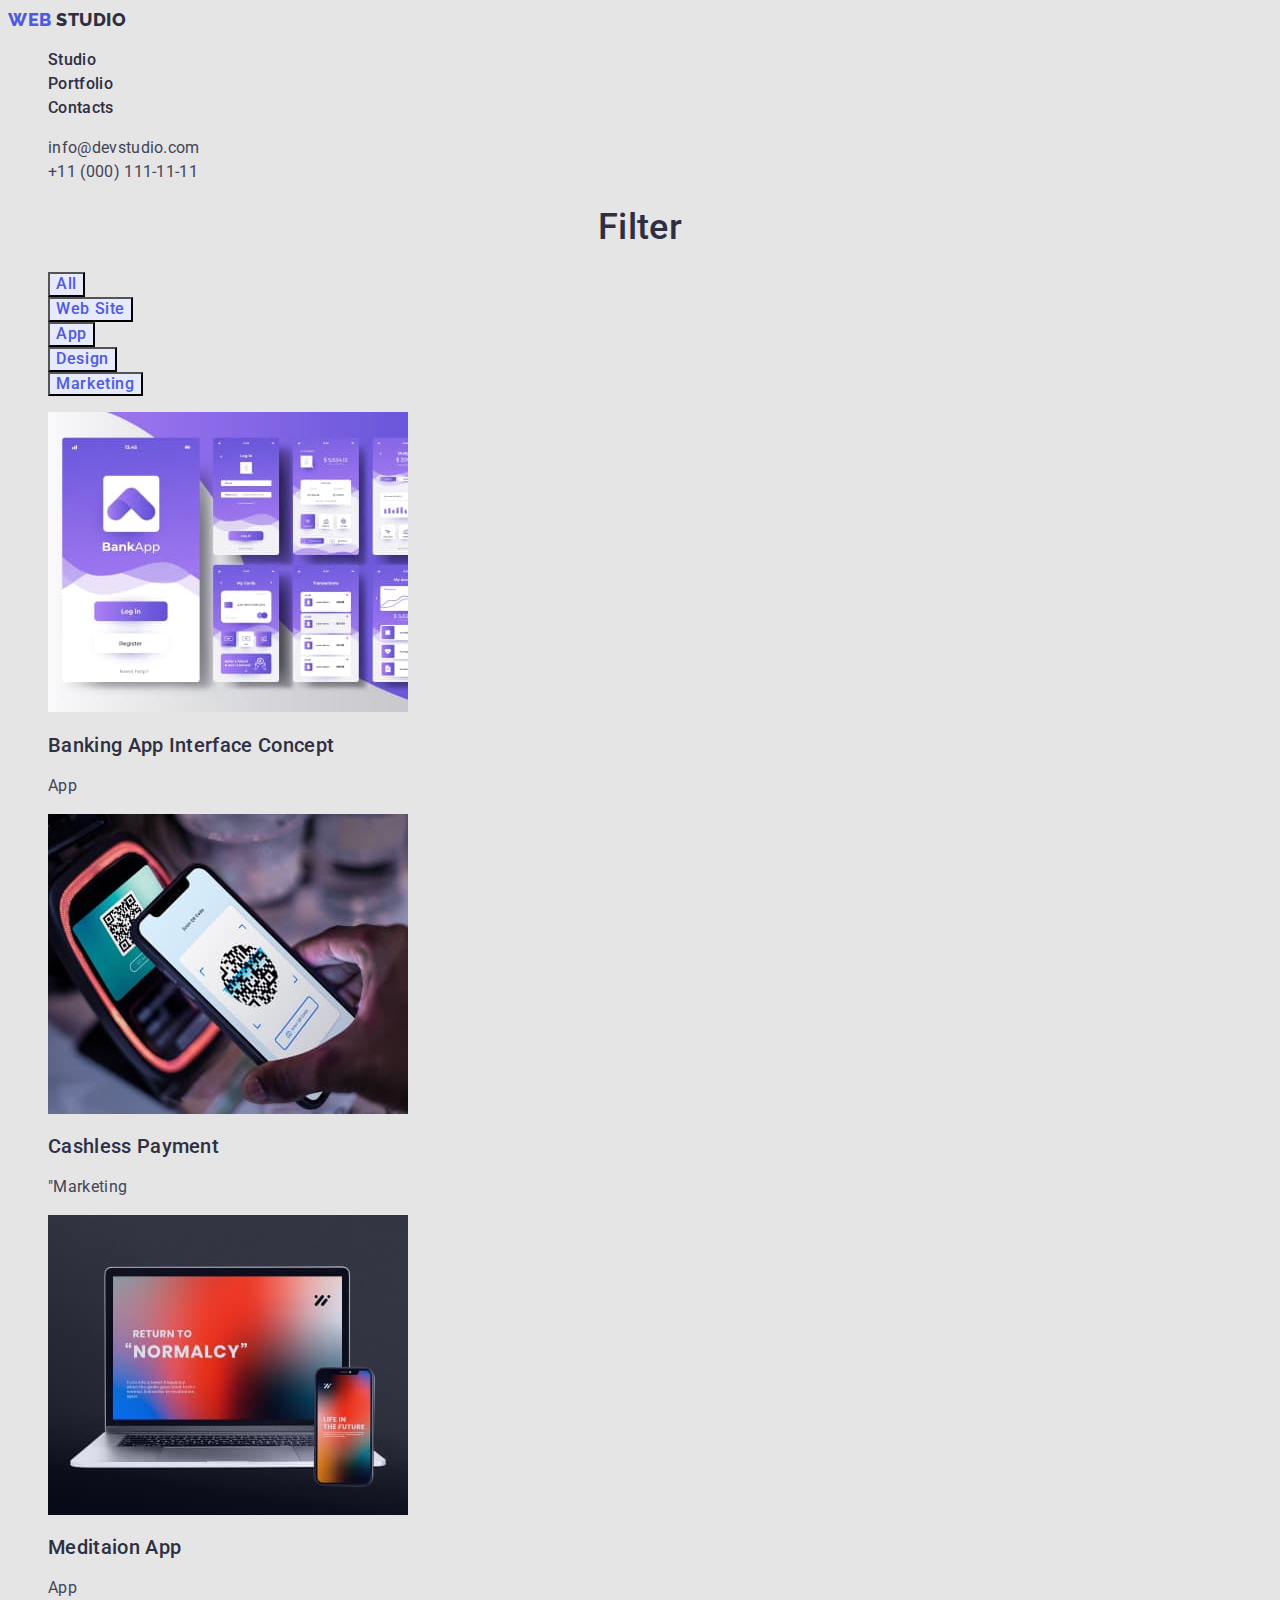
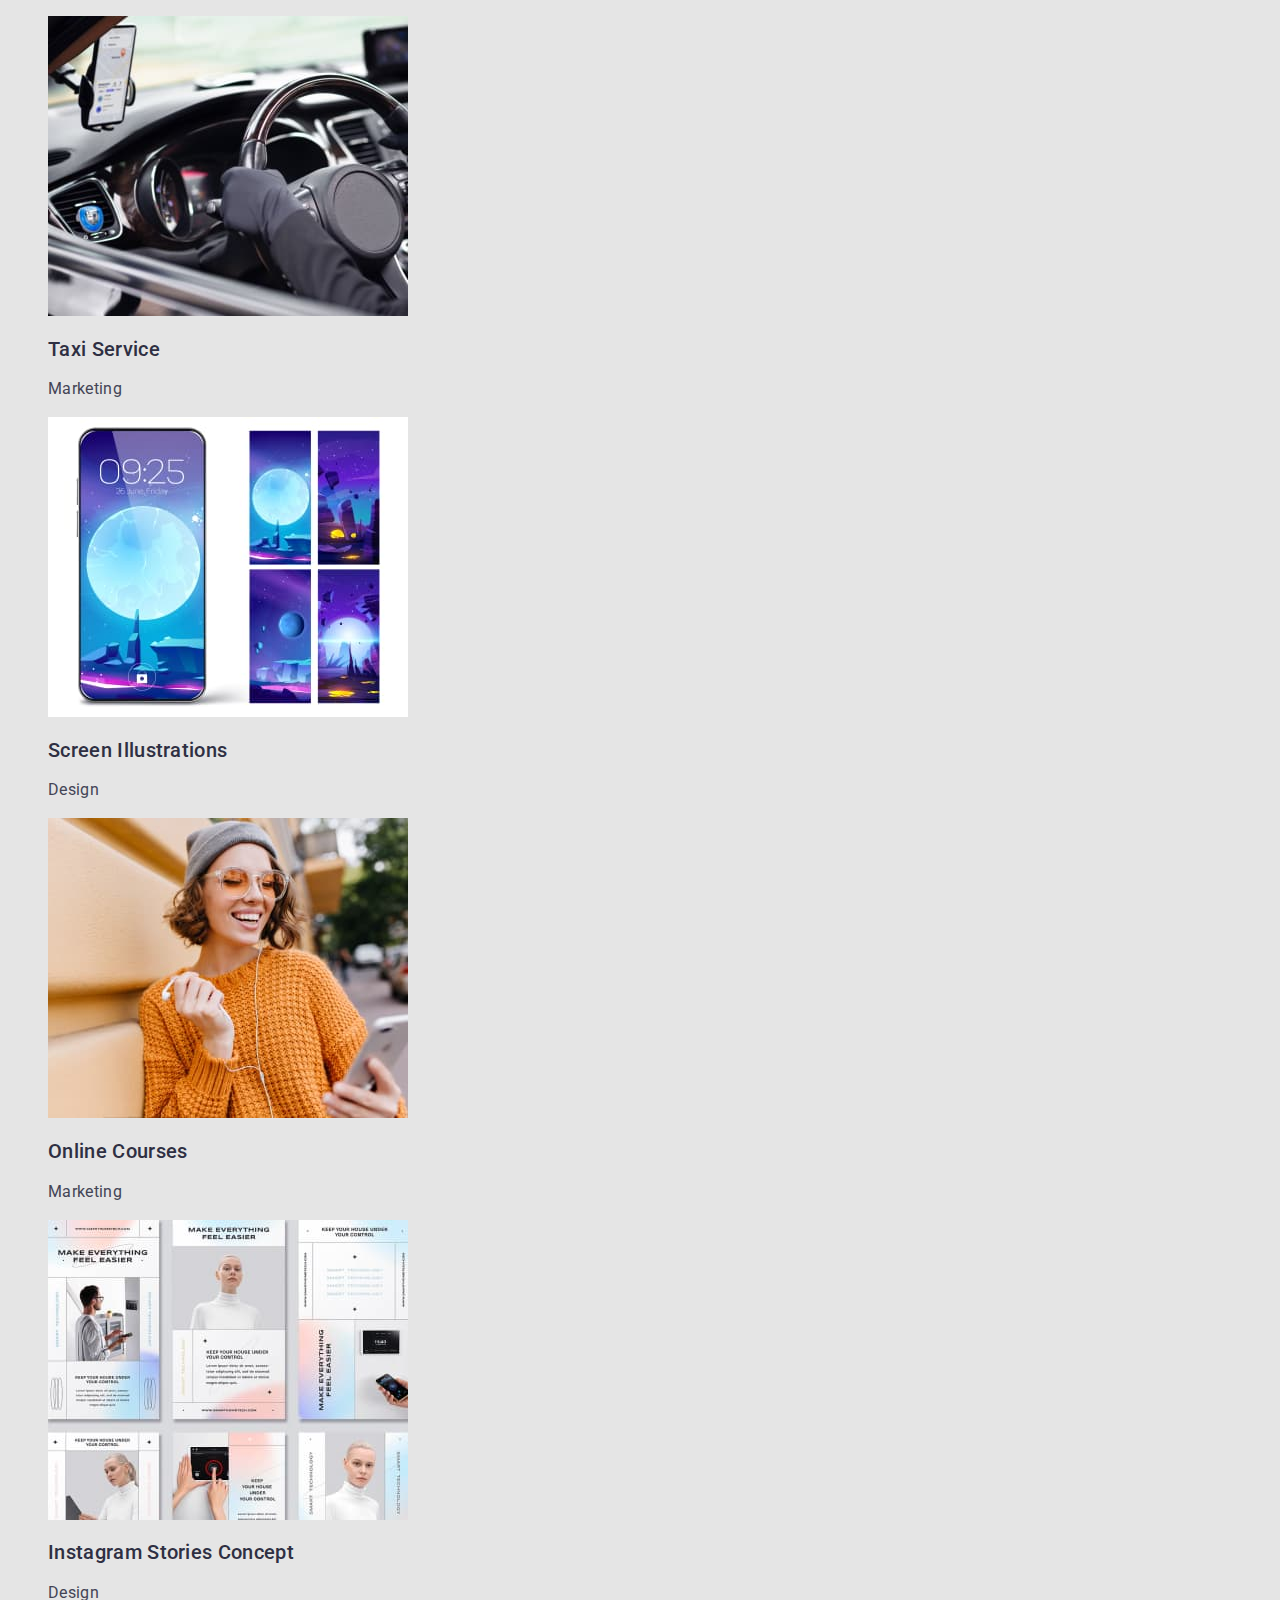
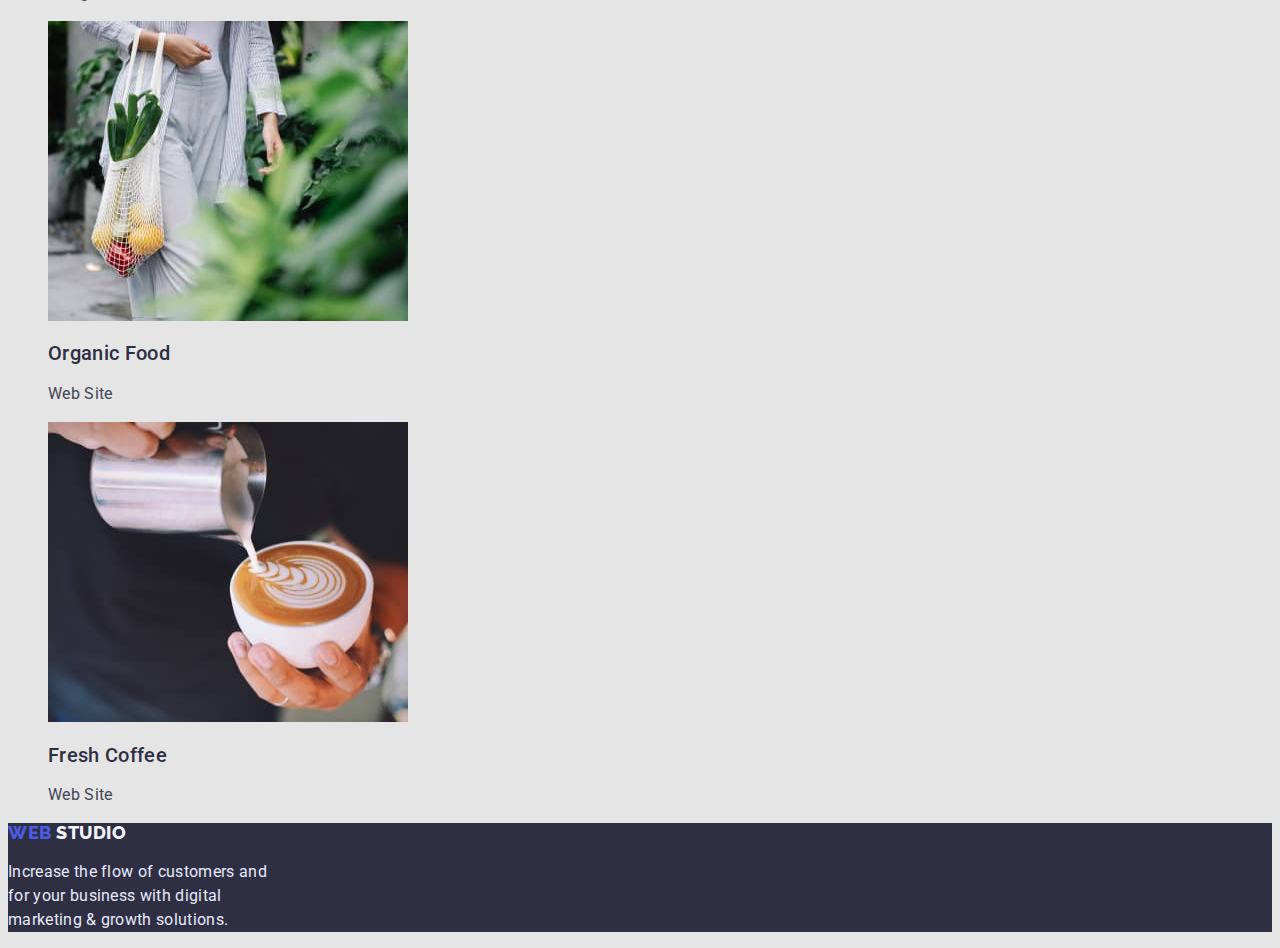
==== portfolio.html @ 0c698e40 "правки" ====
<!DOCTYPE html>
<html lang="en">
  <head>
    <meta charset="UTF-8" />
    <meta http-equiv="X-UA-Compatible" content="IE=edge" />
    <meta name="viewport" content="width=device-width, initial-scale=1.0" />
    <title>Portfolio</title>
    <link rel="preconnect" href="https://fonts.googleapis.com" />
    <link rel="preconnect" href="https://fonts.gstatic.com" crossorigin />
    <link
      href="https://fonts.googleapis.com/css2?family=Raleway:wght@800&family=Roboto:wght@400;500;700;900&display=swap"
      rel="stylesheet"
    />
    <link rel="stylesheet" href="./css/styles.css" />
  </head>
  <body>
    <header>
      <a href="/" class="web-header"
        >WEB<span class="studio-header"> STUDIO</span></a
      >
      <nav>
        <ul class="menu-links">
          <li class="list"><a href="./index.html" class="link">Studio</a></li>
          <li class="list">
            <a href="./portfolio.html" class="link">Portfolio</a>
          </li>
          <li class="list"><a href="" class="link">Contacts</a></li>
        </ul>
      </nav>
      <ul class="address-link">
        <li class="list">
          <a href="mailto:info@devstudio.com" class="link"
            >info@devstudio.com</a
          >
        </li>
        <li class="list">
          <a href="tel:+110001111111" class="link">+11 (000) 111-11-11</a>
        </li>
      </ul>
    </header>
    <main>
      <section>
        <h1 class="section-title">filter</h1>
        <ul class="list">
          <li><button type="button" class="button">All</button></li>
          <li><button type="button" class="button">Web Site</button></li>
          <li><button type="button" class="button">App</button></li>
          <li><button type="button" class="button">Design</button></li>
          <li><button type="button" class="button">Marketing</button></li>
        </ul>
        <ul class="list">
          <li>
            <a href="" class="link">
              <img
                src="./images/banking-app.jpg"
                alt="Banking App Interface Concept"
                width="360"
              />
              <h2 class="subtitle">Banking App Interface Concept</h2>
              <p class="section-text">App</p>
            </a>
          </li>
          <li>
            <a href="" class="link">
              <img
                src="./images/cashless-payment.jpg"
                alt="Cashless Payment"
                width="360"
              />
              <h2 class="subtitle">Cashless Payment</h2>
              <p class="section-text">"Marketing</p>
            </a>
          </li>
          <li>
            <a href="" class="link">
              <img
                src="./images/meditaion-app.jpg"
                alt="Meditaion App"
                width="360"
              />
              <h2 class="subtitle">Meditaion App</h2>
              <p class="section-text">App</p>
            </a>
          </li>
          <li>
            <a href="" class="link">
              <img
                src="./images/taxi-service.jpg"
                alt="Taxi Service"
                width="360"
              />
              <h2 class="subtitle">Taxi Service</h2>
              <p class="section-text">Marketing</p>
            </a>
          </li>
          <li>
            <a href="" class="link">
              <img
                src="./images/screen-illustrations.jpg"
                alt="Screen Illustrations"
                width="360"
              />
              <h2 class="subtitle">Screen Illustrations</h2>
              <p class="section-text">Design</p>
            </a>
          </li>
          <li>
            <a href="" class="link">
              <img
                src="./images/online-courses.jpg"
                alt="Online Courses"
                width="360"
              />
              <h2 class="subtitle">Online Courses</h2>
              <p class="section-text">Marketing</p>
            </a>
          </li>
          <li>
            <a href="" class="link">
              <img
                src="./images/instagram-stories.jpg"
                alt="Instagram Stories Concept"
                width="360"
              />
              <h2 class="subtitle">Instagram Stories Concept</h2>
              <p class="section-text">Design</p>
            </a>
          </li>
          <li>
            <a href="" class="link">
              <img
                src="./images/organic-food.jpg"
                alt="Organic Food"
                width="360"
              />
              <h2 class="subtitle">Organic Food</h2>
              <p class="section-text">Web Site</p>
            </a>
          </li>
          <li>
            <a href="" class="link">
              <img
                src="./images/fresh-coffee.jpg"
                alt="Fresh Coffee"
                width="360"
              />
              <h2 class="subtitle">Fresh Coffee</h2>
              <p class="section-text">Web Site</p>
            </a>
          </li>
        </ul>
      </section>
    </main>
    <footer class="footer">
      <a href="/" class="web-footer"
        >WEB<span class="studio-footer"> STUDIO</span></a
      >
      <p class="text-footer">
        Increase the flow of customers and <br />
        for your business with digital <br />
        marketing & growth solutions.
      </p>
    </footer>
  </body>
</html>
---- css/styles.css ----
:root {
    --primary-brand-color: #4D5AE5;
    --dark-color: #2E2F42;
    --success-color: #31D0AA;
    --text-color: #434455;
    --subtle-text-color: #8E8F99;
    --accent-color: #E7E9FC;
    --light-color: #F4F4FD;
}
body {
 background-color: #E5E5E5;
 color: var(--text-color);
 font-family: Roboto, sans-serif;
 letter-spacing: 0.02em;
}
.web-header {
    color: var(--primary-brand-color);
    font-family: Raleway, sans-serif;
    font-weight: 800;
    font-size: 18px;
    line-height: 1.33;
    align-items: center;
    letter-spacing: 0.03em;
    text-transform: uppercase;
    text-decoration: none;
} 
.studio-header {
    color: var(--dark-color);
    font-family: Raleway , sans-serif;
    font-weight: 800;
    font-size: 18px;
    line-height: 1.33;
}
.menu-links .link{
    color: var(--dark-color);
    font-weight: 500;
    font-size: 16px;
    line-height: 1.5; 
}
.menu-links .link:hover, 
.menu-links .link:focus { 
    color: var(--text-color)
}
.menu-links .link:active {
    color: var(--primary-brand-color);
}
.address-link .link {
    color: var(--text-color);
    font-weight: 400;
    font-size: 16px;
    line-height: 1.5;
}
.address-link .link:hover {
    color: var(--primary-brand-color);
}
.hero {
    background-color: var(--dark-color);
}
.hero-title {
    color: #FFFFFF;
    font-weight: 500;
    font-size: 56px;
    line-height: 1.07;
    text-align: center;
}
.button-hero {
    background-color: var(--primary-brand-color);
    color: #FFFFFF;
    font-family: inherit;
    font-weight: 500;
    font-size: 16px;
    line-height: 1.18;
    align-items: center;
    letter-spacing: 0.04em;
    cursor: pointer;
}
.button-hero:hover , .button-hero:focus {
    background-color: var(--primary-brand-color);
    color: #FFFFFF;
}
.button-hero:active {
    background-color: #404BBF;
}
.button {
background-color: var(--accent-color);
color: var(--primary-brand-color);
font-family: inherit;
font-weight: 500;
font-size: 16px;
line-height: 1.18;
align-items: center;
letter-spacing: 0.04em;
cursor: pointer;
}
.button:hover , .button:focus {
background-color: var(--primary-brand-color);
color: #FFFFFF;
font-family: inherit;
font-weight: 500;
font-size: 16px;
line-height: 1.18;
align-items: center;
letter-spacing: 0.04em;
}
.list {
    list-style: none;
}
.link {
    text-decoration: none;
}
.section-title {
    color: var(--dark-color);
    font-weight: 500;
    font-size: 36px;
    line-height: 1.11;
    text-align: center;
    text-transform: capitalize;
}
.subtitle {
    color: var(--dark-color);
    font-weight: 500;
    font-size: 20px;
    line-height: 1.2;
}
.section-text {
    color: var(--text-color);
    font-weight: 400;
    font-size: 16px;
    line-height: 1.5;
    text-decoration: none;
}
.footer {
    background-color: var(--dark-color);
}
.web-footer {
    color: var(--primary-brand-color);
    font-family: 'Raleway';
    font-weight: 800;
    font-size: 18px;
    line-height: 1.16;
    align-items: center;
    letter-spacing: 0.03em;
    text-transform: uppercase;
    text-decoration: none;
}
.studio-footer {
    color: var(--light-color);
    font-family: 'Raleway';
    font-weight: 800;
    font-size: 18px;
    line-height: 1.16;
    align-items: center;
    letter-spacing: 0.03em;
    text-transform: uppercase;

}
.text-footer {
    color: #E7E9FC;
    font-family: 'Roboto';
    font-weight: 400;
    font-size: 16px;
    line-height: 1.5;
    letter-spacing: 0.02em;
}
.link {
    list-style: none;
}
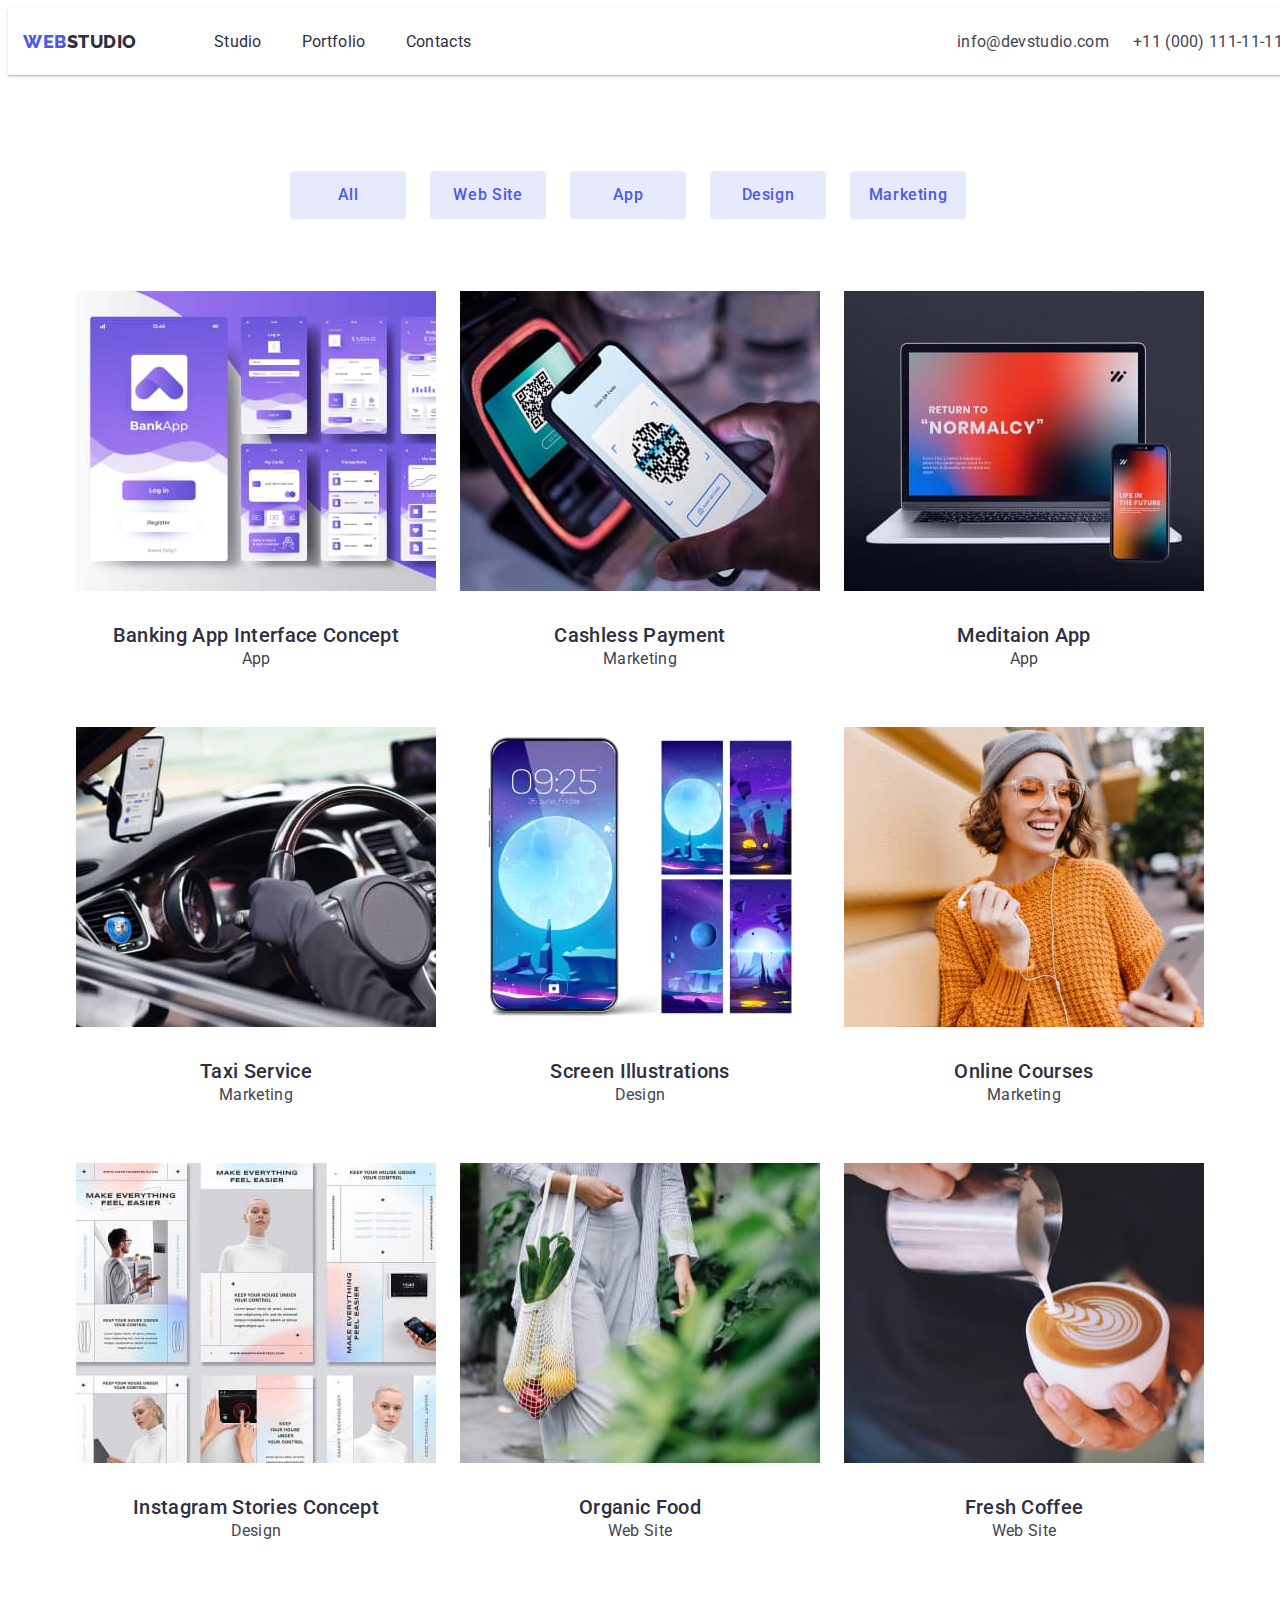
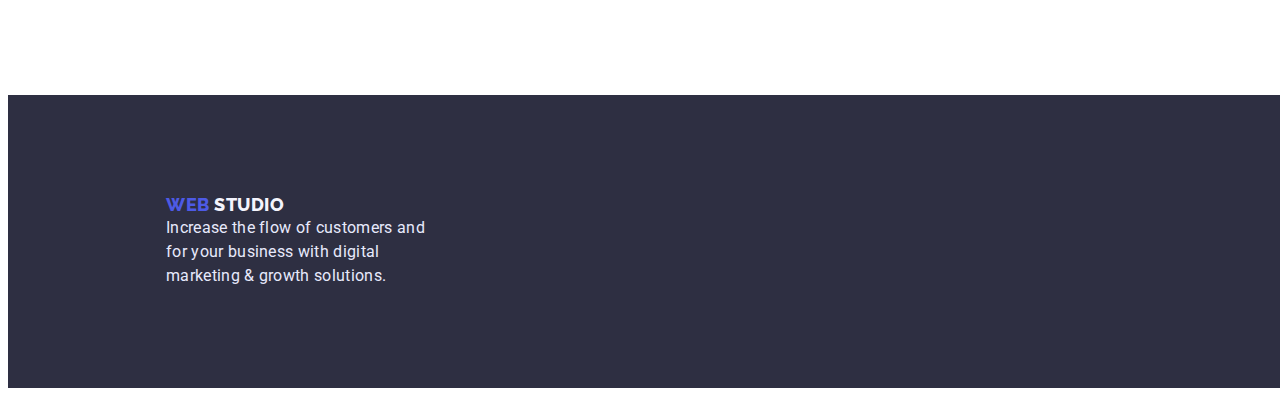
==== commit f3c39926: "правки 2" ====
--- a/portfolio.html
+++ b/portfolio.html
@@ -11,20 +11,30 @@
       href="https://fonts.googleapis.com/css2?family=Raleway:wght@800&family=Roboto:wght@400;500;700;900&display=swap"
       rel="stylesheet"
     />
+    <link
+      rel="stylesheet"
+      href="https://cdnjs.cloudflare.com/ajax/libs/modern-normalize/1.1.0/modern-normalize.min.css"
+      integrity="sha512-wpPYUAdjBVSE4KJnH1VR1HeZfpl1ub8YT/NKx4PuQ5NmX2tKuGu6U/JRp5y+Y8XG2tV+wKQpNHVUX03MfMFn9Q=="
+      crossorigin="anonymous"
+      referrerpolicy="no-referrer"
+    />
     <link rel="stylesheet" href="./css/styles.css" />
   </head>
   <body>
     <header>
+    <div class="container main-nav">
       <a href="/" class="web-header"
-        >WEB<span class="studio-header"> STUDIO</span></a
+        >WEB<span class="studio-header">STUDIO</span></a
       >
       <nav>
         <ul class="menu-links">
-          <li class="list"><a href="./index.html" class="link">Studio</a></li>
-          <li class="list">
+          <li class="list-nav">
+            <a href="./index.html" class="link">Studio</a>
+          </li>
+          <li class="list-nav">
             <a href="./portfolio.html" class="link">Portfolio</a>
           </li>
-          <li class="list"><a href="" class="link">Contacts</a></li>
+          <li class="list-nav"><a href="" class="link">Contacts</a></li>
         </ul>
       </nav>
       <ul class="address-link">
@@ -37,121 +47,152 @@
           <a href="tel:+110001111111" class="link">+11 (000) 111-11-11</a>
         </li>
       </ul>
+    </div>
     </header>
     <main>
       <section>
-        <h1 class="section-title">filter</h1>
-        <ul class="list">
-          <li><button type="button" class="button">All</button></li>
-          <li><button type="button" class="button">Web Site</button></li>
-          <li><button type="button" class="button">App</button></li>
-          <li><button type="button" class="button">Design</button></li>
-          <li><button type="button" class="button">Marketing</button></li>
-        </ul>
-        <ul class="list">
-          <li>
-            <a href="" class="link">
-              <img
-                src="./images/banking-app.jpg"
-                alt="Banking App Interface Concept"
-                width="360"
-              />
-              <h2 class="subtitle">Banking App Interface Concept</h2>
-              <p class="section-text">App</p>
-            </a>
-          </li>
-          <li>
-            <a href="" class="link">
-              <img
-                src="./images/cashless-payment.jpg"
-                alt="Cashless Payment"
-                width="360"
-              />
-              <h2 class="subtitle">Cashless Payment</h2>
-              <p class="section-text">"Marketing</p>
-            </a>
-          </li>
-          <li>
-            <a href="" class="link">
-              <img
-                src="./images/meditaion-app.jpg"
-                alt="Meditaion App"
-                width="360"
-              />
-              <h2 class="subtitle">Meditaion App</h2>
-              <p class="section-text">App</p>
-            </a>
-          </li>
-          <li>
-            <a href="" class="link">
-              <img
-                src="./images/taxi-service.jpg"
-                alt="Taxi Service"
-                width="360"
-              />
-              <h2 class="subtitle">Taxi Service</h2>
-              <p class="section-text">Marketing</p>
-            </a>
-          </li>
-          <li>
-            <a href="" class="link">
-              <img
-                src="./images/screen-illustrations.jpg"
-                alt="Screen Illustrations"
-                width="360"
-              />
-              <h2 class="subtitle">Screen Illustrations</h2>
-              <p class="section-text">Design</p>
-            </a>
-          </li>
-          <li>
-            <a href="" class="link">
-              <img
-                src="./images/online-courses.jpg"
-                alt="Online Courses"
-                width="360"
-              />
-              <h2 class="subtitle">Online Courses</h2>
-              <p class="section-text">Marketing</p>
-            </a>
-          </li>
-          <li>
-            <a href="" class="link">
-              <img
-                src="./images/instagram-stories.jpg"
-                alt="Instagram Stories Concept"
-                width="360"
-              />
-              <h2 class="subtitle">Instagram Stories Concept</h2>
-              <p class="section-text">Design</p>
-            </a>
-          </li>
-          <li>
-            <a href="" class="link">
-              <img
-                src="./images/organic-food.jpg"
-                alt="Organic Food"
-                width="360"
-              />
-              <h2 class="subtitle">Organic Food</h2>
-              <p class="section-text">Web Site</p>
-            </a>
-          </li>
-          <li>
-            <a href="" class="link">
-              <img
-                src="./images/fresh-coffee.jpg"
-                alt="Fresh Coffee"
-                width="360"
-              />
-              <h2 class="subtitle">Fresh Coffee</h2>
-              <p class="section-text">Web Site</p>
-            </a>
-          </li>
-        </ul>
+        <div class="container">
+          <h1 class="visually-hidden">filter</h1>
+          <ul class="flex-list">
+            <li><button type="button" class="button">All</button></li>
+            <li><button type="button" class="button">Web Site</button></li>
+            <li><button type="button" class="button">App</button></li>
+            <li><button type="button" class="button">Design</button></li>
+            <li><button type="button" class="button">Marketing</button></li>
+          </ul>
+          <ul class="list-filter">
+            <li>
+              <a href="" class="link">
+                <img
+                  class="img"
+                  src="./images/banking-app.jpg"
+                  alt="Banking App Interface Concept"
+                  width="360"
+                />
+                <div class="works">
+                  <h2 class="subtitle">Banking App Interface Concept</h2>
+                  <p class="section-text">App</p>
+                </div>
+              </a>
+            </li>
+            <li>
+              <a href="" class="link">
+                <img
+                  class="img"
+                  src="./images/cashless-payment.jpg"
+                  alt="Cashless Payment"
+                  width="360"
+                />
+                <div class="works">
+                  <h2 class="subtitle">Cashless Payment</h2>
+                  <p class="section-text">Marketing</p>
+                </div>
+              </a>
+            </li>
+            <li>
+              <a href="" class="link">
+                <img
+                  class="img"
+                  src="./images/meditaion-app.jpg"
+                  alt="Meditaion App"
+                  width="360"
+                />
+                <div class="works">
+                  <h2 class="subtitle">Meditaion App</h2>
+                  <p class="section-text">App</p>
+                </div>
+              </a>
+            </li>
+            <li>
+              <a href="" class="link">
+                <img
+                  class="img"
+                  src="./images/taxi-service.jpg"
+                  alt="Taxi Service"
+                  width="360"
+                />
+                <div class="works">
+                  <h2 class="subtitle">Taxi Service</h2>
+                  <p class="section-text">Marketing</p>
+                </div>
+              </a>
+            </li>
+            <li>
+              <a href="" class="link">
+                <img
+                  class="img"
+                  src="./images/screen-illustrations.jpg"
+                  alt="Screen Illustrations"
+                  width="360"
+                />
+                <div class="works">
+                  <h2 class="subtitle">Screen Illustrations</h2>
+                  <p class="section-text">Design</p>
+                </div>
+              </a>
+            </li>
+            <li>
+              <a href="" class="link">
+                <img
+                  class="img"
+                  src="./images/online-courses.jpg"
+                  alt="Online Courses"
+                  width="360"
+                />
+                <div class="works">
+                  <h2 class="subtitle">Online Courses</h2>
+                  <p class="section-text">Marketing</p>
+                </div>
+              </a>
+            </li>
+            <li>
+              <a href="" class="link">
+                <img
+                  class="img"
+                  src="./images/instagram-stories.jpg"
+                  alt="Instagram Stories Concept"
+                  width="360"
+                />
+                <div class="works">
+                  <h2 class="subtitle">Instagram Stories Concept</h2>
+                  <p class="section-text">Design</p>
+                </div>
+              </a>
+            </li>
+            <li>
+              <a href="" class="link">
+                <img
+                  class="img"
+                  src="./images/organic-food.jpg"
+                  alt="Organic Food"
+                  width="360"
+                />
+                <div class="works">
+                  <h2 class="subtitle">Organic Food</h2>
+                  <p class="section-text">Web Site</p>
+                </div>
+              </a>
+            </li>
+            <li>
+              <a href="" class="link">
+                <img
+                  class="img"
+                  src="./images/fresh-coffee.jpg"
+                  alt="Fresh Coffee"
+                  width="360"
+                />
+                <div class="works">
+                  <h2 class="subtitle">Fresh Coffee</h2>
+                  <p class="section-text">Web Site</p>
+                </div>
+              </a>
+            </li>
+          </ul>
+        </div>
       </section>
     </main>
-    <footer class="footer">
+    <footer> 
+    <div class="footer container">
       <a href="/" class="web-footer"
         >WEB<span class="studio-footer"> STUDIO</span></a
       >
--- a/css/styles.css
+++ b/css/styles.css
@@ -8,11 +8,70 @@
     --light-color: #F4F4FD;
 }
 body {
- background-color: #E5E5E5;
+ background-color: #FFFFFF;
  color: var(--text-color);
  font-family: Roboto, sans-serif;
  letter-spacing: 0.02em;
 }
+.visually-hidden {
+    position: absolute;
+    width: 1px;
+    height: 1px;
+    margin: -1px;
+    border: 0;
+    padding: 0;
+    white-space: nowrap;
+    clip-path: inset(100%);
+    clip: rect(0 0 0 0);
+    overflow: hidden;
+
+}
+
+h1,
+h2,
+h3,
+p {
+    margin: 0;
+}
+
+ul {
+    padding: 0;
+    margin: 0;
+}
+.container {
+    width: 1158px;
+    padding-left: 15px;
+    padding-right: 15px;
+    margin: 0 auto;
+}
+.link {
+    list-style: none;
+}
+
+.link {
+
+    text-decoration: none;
+}
+.main-nav {
+    width: 1260px;
+    display: flex;
+    padding-left: 15px;
+    padding-right: 15px;
+    margin: 0 auto;
+    justify-content: center;
+    justify-content: center;
+    align-items: center;
+    box-shadow: 0px 2px 1px rgba(46, 47, 66, 0.08), 0px 1px 1px rgba(46, 47, 66, 0.16), 0px 1px 6px rgba(46, 47, 66, 0.08);
+    }
+.list-nav {
+    padding-top: 24px;
+    padding-bottom: 24px;
+    list-style: none;
+}
+.list-nav:not(:last-child) {
+    margin-right: 40px;
+}
+
 .web-header {
     color: var(--primary-brand-color);
     font-family: Raleway, sans-serif;
@@ -31,39 +90,80 @@
     font-size: 18px;
     line-height: 1.33;
 }
-.menu-links .link{
+.menu-links {
+    display: flex;
+    margin-left: 77px;
+    margin-top: 0 ;
+    margin-bottom: 0;
+}
+.menu-links > list-nav{
+display: block;
+padding-top: 24px;
+padding-bottom: 24px;
+
     color: var(--dark-color);
     font-weight: 500;
     font-size: 16px;
     line-height: 1.5; 
 }
-.menu-links .link:hover, 
+.list-nav  .link {
+color: var(--dark-color);
+}
+.menu-links .link:hover
 .menu-links .link:focus { 
     color: var(--text-color)
 }
 .menu-links .link:active {
     color: var(--primary-brand-color);
 }
+.menu-links .list:not(:last-child){
+    margin-right: 40px;
+}
+.address-link {
+    display: flex;
+    margin-left: auto;
+}
 .address-link .link {
+
     color: var(--text-color);
     font-weight: 400;
     font-size: 16px;
     line-height: 1.5;
-}
-.address-link .link:hover {
-    color: var(--primary-brand-color);
+}.address-link .link:hover {
+    color: var(--primary-brand-color);
+}
+.address-link .list+.list {
+    margin-left: 24px;
 }
 .hero {
+    padding-top: 192px;
+    padding-left: 474px;
+    padding-right: 474px;
+    padding-bottom: 291px;
+
     background-color: var(--dark-color);
 }
 .hero-title {
+    width: 492px;
+    padding-bottom: 48px;
+    margin: 0 auto 48px auto;
+  
     color: #FFFFFF;
     font-weight: 500;
     font-size: 56px;
     line-height: 1.07;
     text-align: center;
-}
-.button-hero {
+    
+}
+.button-hero { 
+    display: block;
+    margin: 0 auto;
+    padding: 16px 32px;
+    gap: 10px;
+    box-shadow: 0px 4px 4px rgba(0, 0, 0, 0.15);
+    border-radius: 4px;
+    border: var(--primary-brand-color);
+
     background-color: var(--primary-brand-color);
     color: #FFFFFF;
     font-family: inherit;
@@ -71,6 +171,7 @@
     font-size: 16px;
     line-height: 1.18;
     align-items: center;
+    text-align: center;
     letter-spacing: 0.04em;
     cursor: pointer;
 }
@@ -82,33 +183,91 @@
     background-color: #404BBF;
 }
 .button {
-background-color: var(--accent-color);
-color: var(--primary-brand-color);
-font-family: inherit;
-font-weight: 500;
-font-size: 16px;
-line-height: 1.18;
-align-items: center;
-letter-spacing: 0.04em;
-cursor: pointer;
-}
-.button:hover , .button:focus {
-background-color: var(--primary-brand-color);
-color: #FFFFFF;
-font-family: inherit;
-font-weight: 500;
-font-size: 16px;
-line-height: 1.18;
-align-items: center;
-letter-spacing: 0.04em;
-}
-.list {
-    list-style: none;
-}
-.link {
-    text-decoration: none;
+    display: flex;
+    flex-direction: row;
+    justify-content: center;
+    align-items: center;
+    padding: 8px 16px;
+    margin-right: 24px;
+
+    width: 116px;
+    height: 48px;
+    border: 1px solid #E7E9FC;
+    border-radius: 4px;
+
+    background-color: var(--accent-color);
+    color: var(--primary-brand-color);
+    font-family: inherit;
+    font-weight: 500;
+    font-size: 16px;
+    line-height: 1.18;
+    align-items: center;
+    letter-spacing: 0.04em;
+    cursor: pointer;
+}
+
+.button:hover,
+.button:focus {
+    background-color: var(--primary-brand-color);
+    color: #FFFFFF;
+    font-family: inherit;
+    font-weight: 500;
+    font-size: 16px;
+    line-height: 1.18;
+    align-items: center;
+    letter-spacing: 0.04em;
+}
+
+.list-filter {
+    display: flex;
+    flex-basis: calc((100%-48px)/3);
+    flex-wrap: wrap;
+    gap: 24px;
+    justify-content: center;
+    align-items: center;
+    list-style: none;
+    padding-bottom: 120px;
+}
+
+.list-filter:nth-child(3n) {
+margin-right: 0;
+}
+.section-features{
+padding-top: 120px;
+padding-bottom: 120px;
+
+}
+.section-work {
+    padding-top: 120px;
+    padding-bottom: 120px;
+}
+.section-team {
+    padding-top: 120px;
+    padding-bottom: 120px;
+    background-color:var(--light-color);
+}
+.list{
+    display: flex;
+    list-style: none;
+}
+.list-section:not(:last-child){
+    margin-right: 24px;
+}
+.team > li {
+    box-shadow: 0px 1px 6px rgba(46, 47, 66, 0.08), 0px 1px 1px rgba(46, 47, 66, 0.16), 0px 2px 1px rgba(46, 47, 66, 0.08);
+    border-radius: 0px 0px 4px 4px;
+}
+.works {
+    padding: 32px 16px;
+    justify-content: center;
+    align-items: center;
+    text-align: center;
+}
+.works > h3{
+    margin-bottom: 8px;
 }
 .section-title {
+    padding-bottom: 72px;
     color: var(--dark-color);
     font-weight: 500;
     font-size: 36px;
@@ -121,6 +280,7 @@
     font-weight: 500;
     font-size: 20px;
     line-height: 1.2;
+
 }
 .section-text {
     color: var(--text-color);
@@ -128,8 +288,27 @@
     font-size: 16px;
     line-height: 1.5;
     text-decoration: none;
-}
-.footer {
+    
+}
+.img {
+    display: block;
+    max-width: 100%;
+    height: auto;
+}
+.flex-list {
+    display: flex;
+    flex-direction: row;
+    justify-content: center;
+    align-items: center;
+    padding-top: 96px;
+    padding-bottom: 72px;
+    list-style: none;
+
+}
+.footer {padding-top: 100px;
+    padding-left: 158px;
+    margin: 0 auto;
+
     background-color: var(--dark-color);
 }
 .web-footer {
@@ -154,7 +333,9 @@
     text-transform: uppercase;
 
 }
-.text-footer {
+.text-footer {   
+    padding-bottom: 100px;
+  
     color: #E7E9FC;
     font-family: 'Roboto';
     font-weight: 400;
@@ -162,6 +343,3 @@
     line-height: 1.5;
     letter-spacing: 0.02em;
 }
-.link {
-    list-style: none;
-}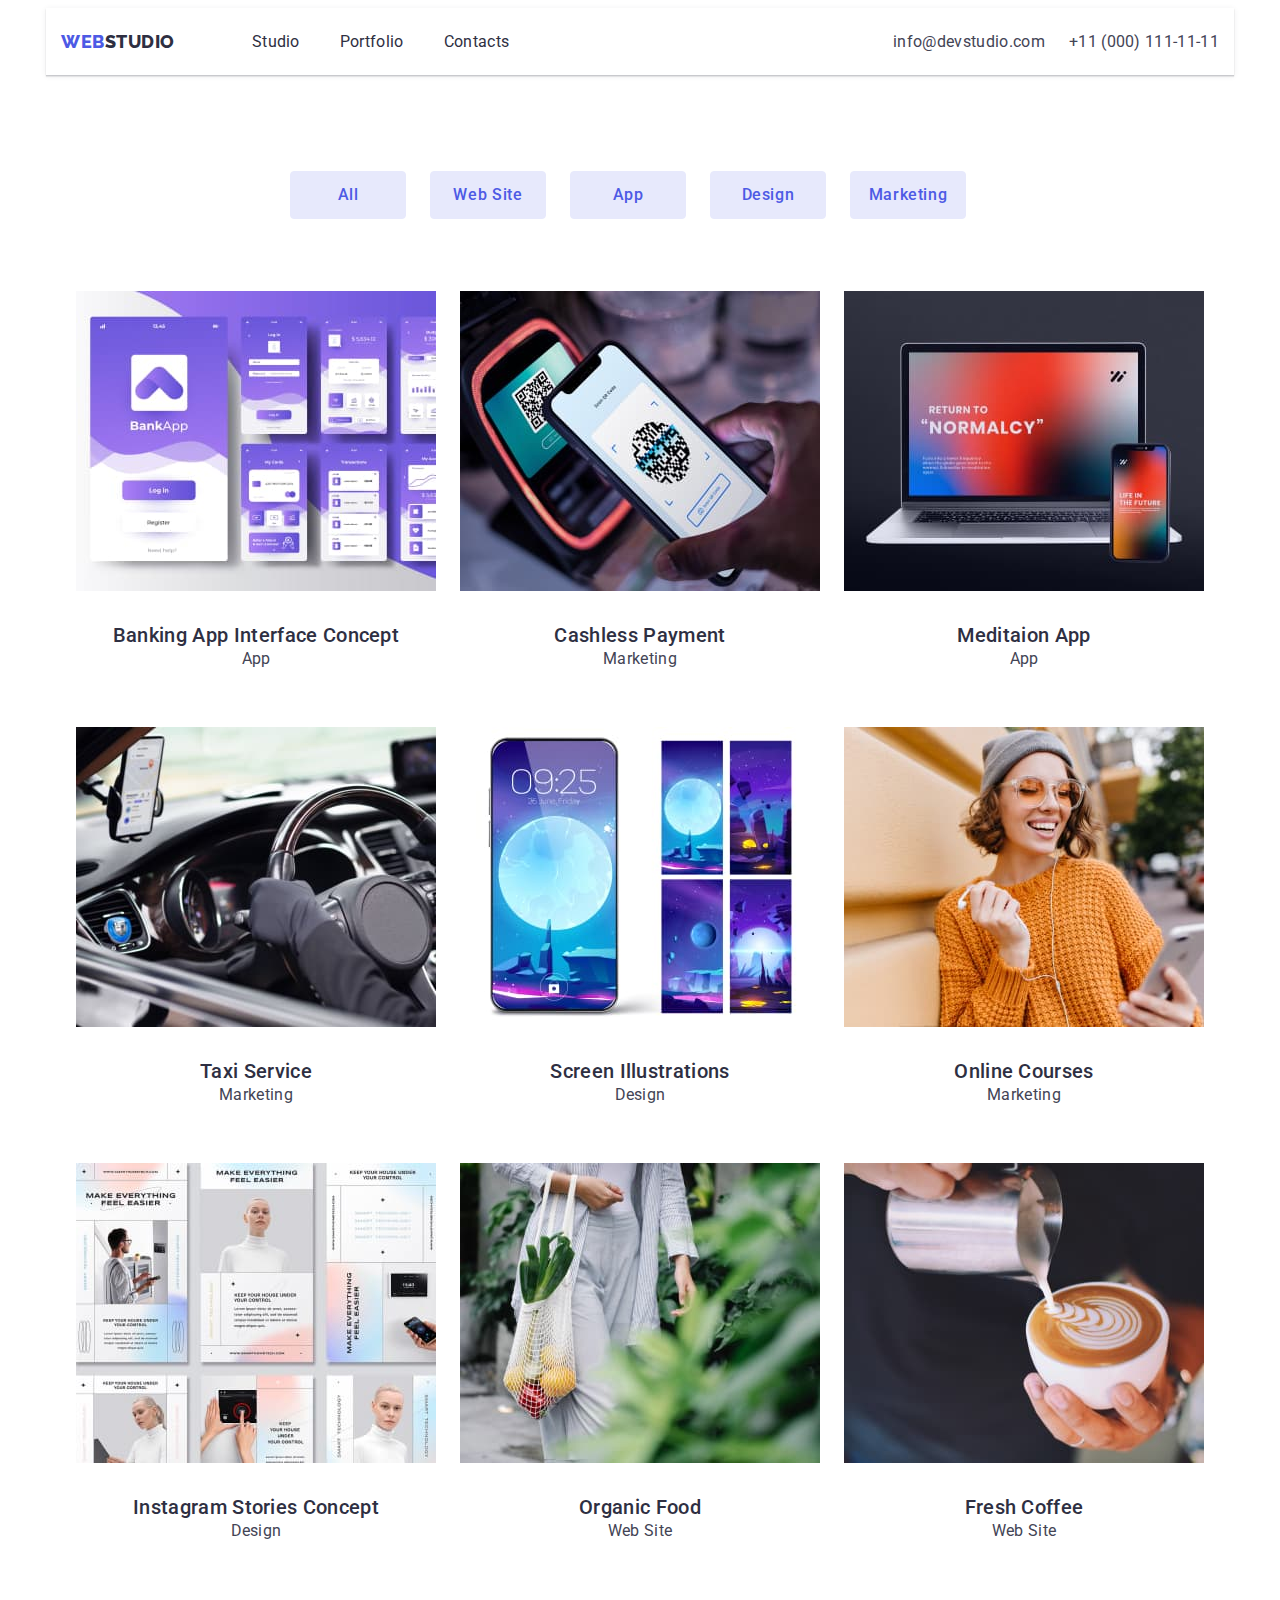
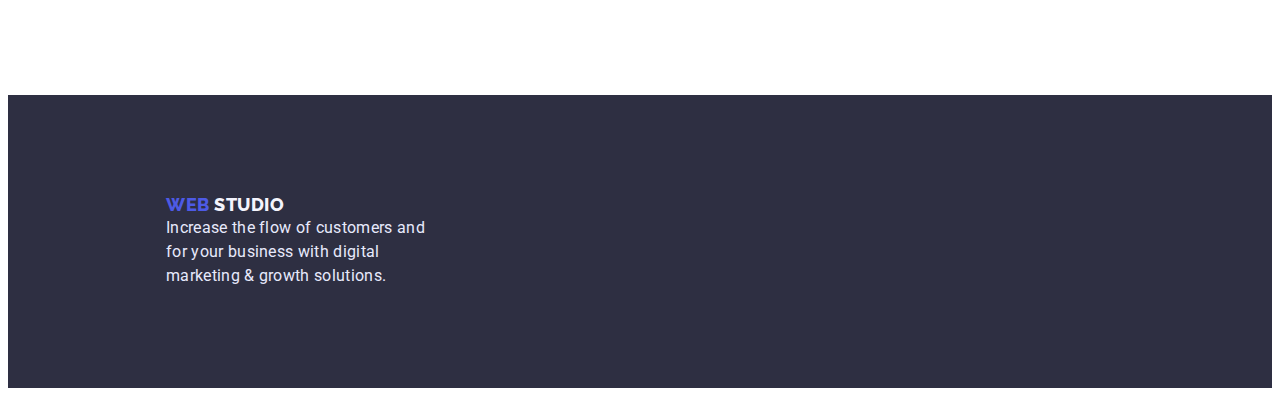
==== commit ef7d4267: "правки 3" ====
--- a/portfolio.html
+++ b/portfolio.html
@@ -191,7 +191,7 @@
         </div>
       </section>
     </main>
-    <footer> 
+    <footer class="fon-footer"> 
     <div class="footer container">
       <a href="/" class="web-footer"
         >WEB<span class="studio-footer"> STUDIO</span></a
--- a/css/styles.css
+++ b/css/styles.css
@@ -53,7 +53,6 @@
     text-decoration: none;
 }
 .main-nav {
-    width: 1260px;
     display: flex;
     padding-left: 15px;
     padding-right: 15px;
@@ -137,14 +136,12 @@
 }
 .hero {
     padding-top: 192px;
-    padding-left: 474px;
-    padding-right: 474px;
     padding-bottom: 291px;
 
     background-color: var(--dark-color);
 }
 .hero-title {
-    width: 492px;
+    width: 480px;
     padding-bottom: 48px;
     margin: 0 auto 48px auto;
   
@@ -307,10 +304,11 @@
 }
 .footer {padding-top: 100px;
     padding-left: 158px;
-    margin: 0 auto;
-
-    background-color: var(--dark-color);
-}
+    margin: 0 auto;}
+
+.fon-footer {
+    background-color: var(--dark-color);}
+
 .web-footer {
     color: var(--primary-brand-color);
     font-family: 'Raleway';
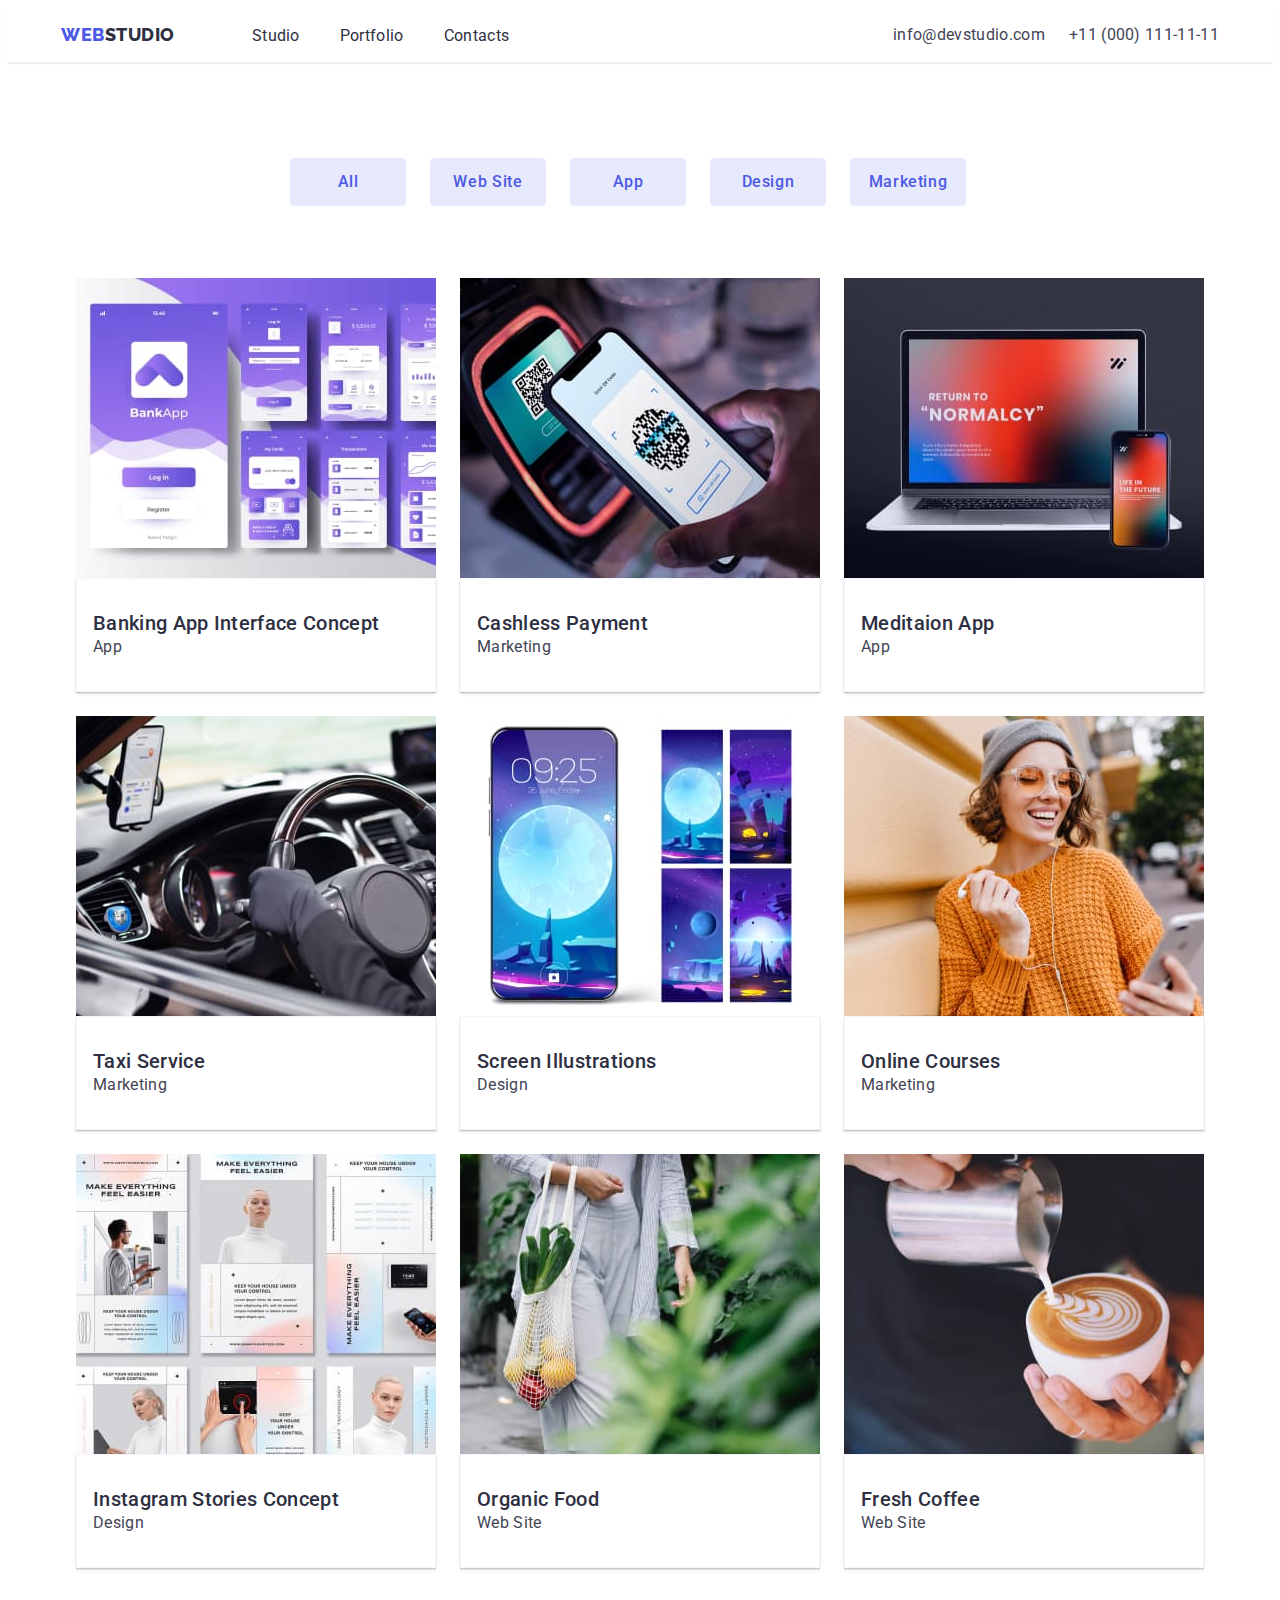
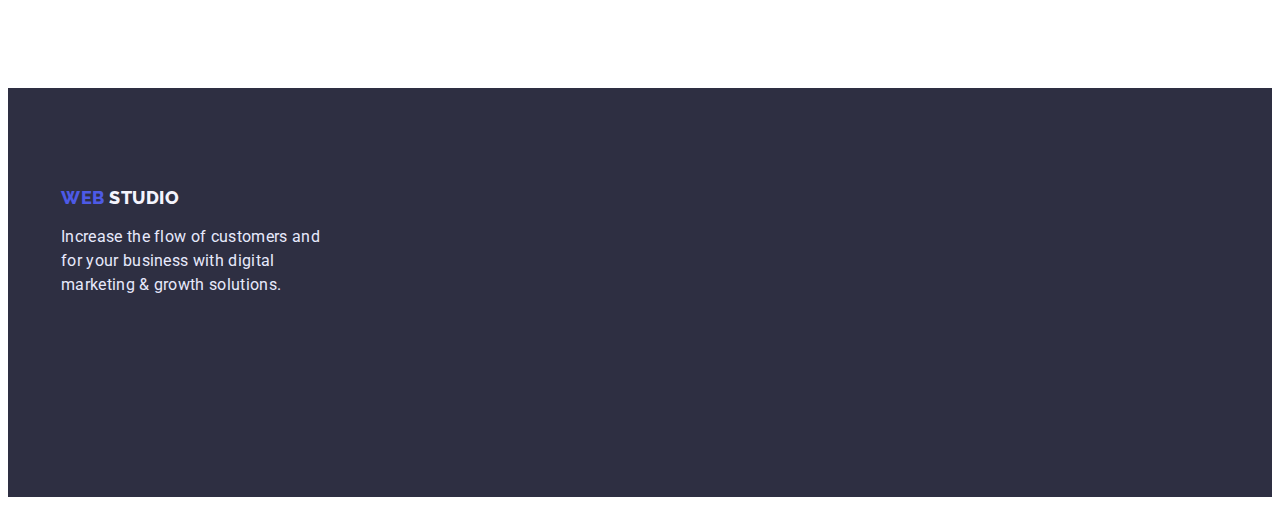
==== commit fea76b5a: "внесені зміни" ====
--- a/portfolio.html
+++ b/portfolio.html
@@ -21,36 +21,36 @@
     <link rel="stylesheet" href="./css/styles.css" />
   </head>
   <body>
-    <header>
-    <div class="container main-nav">
-      <a href="/" class="web-header"
-        >WEB<span class="studio-header">STUDIO</span></a
-      >
-      <nav>
-        <ul class="menu-links">
-          <li class="list-nav">
-            <a href="./index.html" class="link">Studio</a>
+    <header class="header-main">
+      <div class="container main-nav">
+        <a href="/" class="web-header"
+          >WEB<span class="studio-header">STUDIO</span></a
+        >
+        <nav>
+          <ul class="menu-links">
+            <li class="list-nav">
+              <a href="./index.html" class="link">Studio</a>
+            </li>
+            <li class="list-nav">
+              <a href="./portfolio.html" class="link">Portfolio</a>
+            </li>
+            <li class="list-nav"><a href="" class="link">Contacts</a></li>
+          </ul>
+        </nav>
+        <ul class="address-link">
+          <li class="list">
+            <a href="mailto:info@devstudio.com" class="link"
+              >info@devstudio.com</a
+            >
           </li>
-          <li class="list-nav">
-            <a href="./portfolio.html" class="link">Portfolio</a>
+          <li class="list">
+            <a href="tel:+110001111111" class="link">+11 (000) 111-11-11</a>
           </li>
-          <li class="list-nav"><a href="" class="link">Contacts</a></li>
         </ul>
-      </nav>
-      <ul class="address-link">
-        <li class="list">
-          <a href="mailto:info@devstudio.com" class="link"
-            >info@devstudio.com</a
-          >
-        </li>
-        <li class="list">
-          <a href="tel:+110001111111" class="link">+11 (000) 111-11-11</a>
-        </li>
-      </ul>
-    </div>
+      </div>
     </header>
     <main>
-      <section>
+      <section class="section-filter">
         <div class="container">
           <h1 class="visually-hidden">filter</h1>
           <ul class="flex-list">
@@ -191,16 +191,17 @@
         </div>
       </section>
     </main>
-    <footer class="fon-footer"> 
-    <div class="footer container">
-      <a href="/" class="web-footer"
-        >WEB<span class="studio-footer"> STUDIO</span></a
-      >
-      <p class="text-footer">
-        Increase the flow of customers and <br />
-        for your business with digital <br />
-        marketing & growth solutions.
-      </p>
+    <footer class="fon-footer">
+      <div class="footer container">
+        <a href="/" class="web-footer"
+          >WEB<span class="studio-footer"> STUDIO</span></a
+        >
+        <p class="text-footer">
+          Increase the flow of customers and <br />
+          for your business with digital <br />
+          marketing & growth solutions.
+        </p>
+      </div>
     </footer>
   </body>
 </html>
--- a/css/styles.css
+++ b/css/styles.css
@@ -52,25 +52,29 @@
 
     text-decoration: none;
 }
+.header-main{
+    box-shadow: 0px 2px 1px rgba(46, 47, 66, 0.08);
+padding-top: 15px;
+padding-bottom: 15px;
+}
 .main-nav {
     display: flex;
     padding-left: 15px;
     padding-right: 15px;
     margin: 0 auto;
     justify-content: center;
-    justify-content: center;
-    align-items: center;
-    box-shadow: 0px 2px 1px rgba(46, 47, 66, 0.08), 0px 1px 1px rgba(46, 47, 66, 0.16), 0px 1px 6px rgba(46, 47, 66, 0.08);
+    align-items: center;
     }
 .list-nav {
+    list-style: none;
+}
+.list-nav:not(:last-child) {
+    margin-right: 40px;
+}
+.list-nav .link {
     padding-top: 24px;
     padding-bottom: 24px;
-    list-style: none;
-}
-.list-nav:not(:last-child) {
-    margin-right: 40px;
-}
-
+}
 .web-header {
     color: var(--primary-brand-color);
     font-family: Raleway, sans-serif;
@@ -136,13 +140,12 @@
 }
 .hero {
     padding-top: 192px;
-    padding-bottom: 291px;
+    padding-bottom: 192px;
 
     background-color: var(--dark-color);
 }
 .hero-title {
     width: 480px;
-    padding-bottom: 48px;
     margin: 0 auto 48px auto;
   
     color: #FFFFFF;
@@ -184,7 +187,7 @@
     flex-direction: row;
     justify-content: center;
     align-items: center;
-    padding: 8px 16px;
+   margin-bottom: 72px;
     margin-right: 24px;
 
     width: 116px;
@@ -214,7 +217,10 @@
     align-items: center;
     letter-spacing: 0.04em;
 }
-
+.section-filter{
+    padding-top: 96px;
+padding-bottom: 120px;
+}
 .list-filter {
     display: flex;
     flex-basis: calc((100%-48px)/3);
@@ -223,23 +229,24 @@
     justify-content: center;
     align-items: center;
     list-style: none;
-    padding-bottom: 120px;
 }
 
 .list-filter:nth-child(3n) {
 margin-right: 0;
 }
 .section-features{
-padding-top: 120px;
-padding-bottom: 120px;
-
-}
-.section-work {
     padding-top: 120px;
     padding-bottom: 120px;
+
+}
+.section-features  .subtitle {
+    margin-bottom: 8px;
+
+}
+.section-work {
+    padding-bottom: 120px;
 }
 .section-team {
-    padding-top: 120px;
     padding-bottom: 120px;
     background-color:var(--light-color);
 }
@@ -258,13 +265,15 @@
     padding: 32px 16px;
     justify-content: center;
     align-items: center;
-    text-align: center;
+    background-color: #FFFFFF;
+    border: 0.5px solid #F4F4FD;
+        box-shadow: 0px 1px 6px rgba(46, 47, 66, 0.08), 0px 1px 1px rgba(46, 47, 66, 0.16), 0px 2px 1px rgba(46, 47, 66, 0.08);
 }
 .works > h3{
     margin-bottom: 8px;
 }
 .section-title {
-    padding-bottom: 72px;
+    margin-bottom: 72px;
     color: var(--dark-color);
     font-weight: 500;
     font-size: 36px;
@@ -297,19 +306,20 @@
     flex-direction: row;
     justify-content: center;
     align-items: center;
-    padding-top: 96px;
-    padding-bottom: 72px;
-    list-style: none;
-
-}
-.footer {padding-top: 100px;
-    padding-left: 158px;
+    list-style: none;
+
+}
+.footer {
+    padding-top: 100px;
+    padding-bottom: 100px;
     margin: 0 auto;}
 
 .fon-footer {
     background-color: var(--dark-color);}
 
 .web-footer {
+    display: block;
+    margin-bottom: 16px;
     color: var(--primary-brand-color);
     font-family: 'Raleway';
     font-weight: 800;
